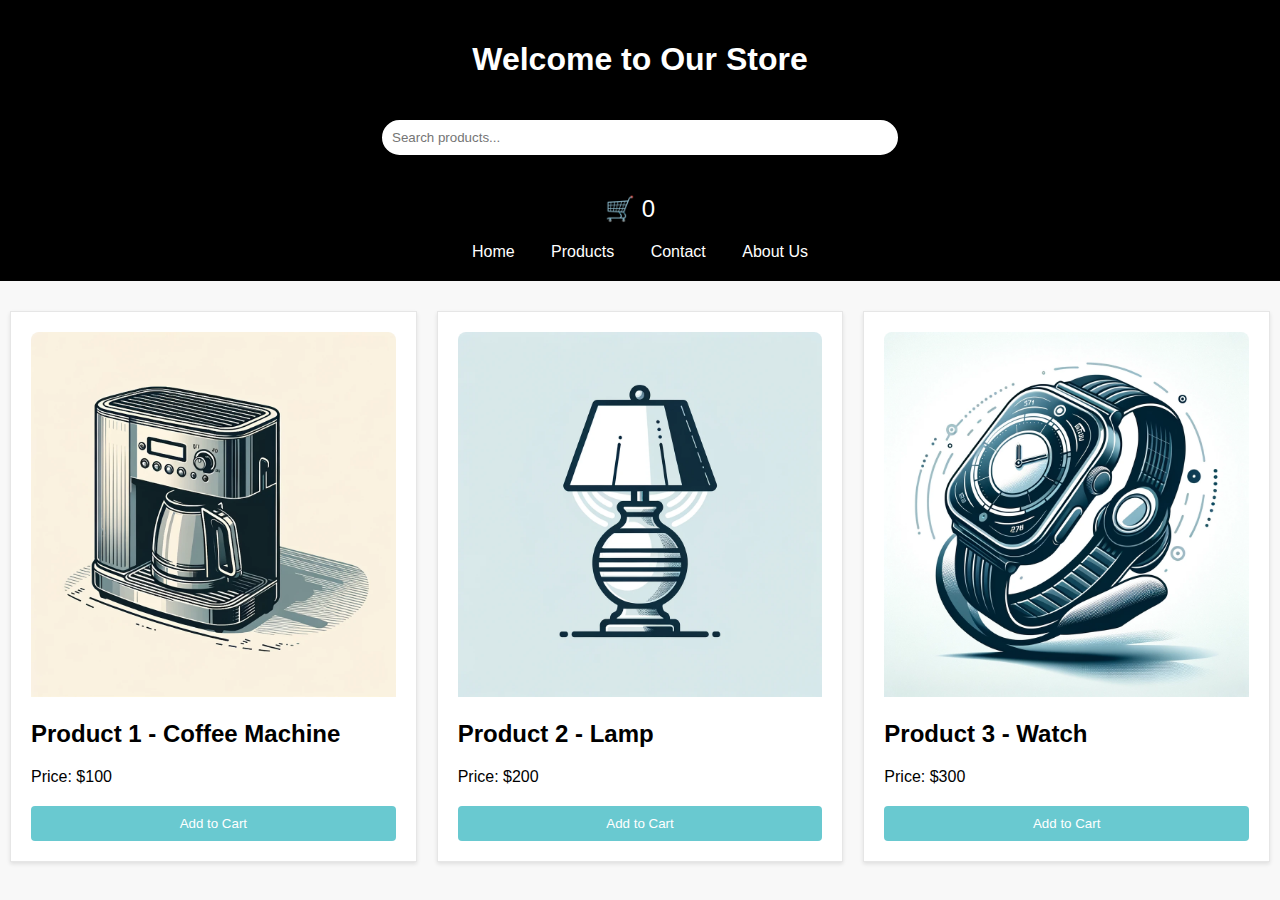
==== index.html @ 4e2dc795 "Push do site mock" ====
<!DOCTYPE html>
<html lang="en">
<head>
    <meta charset="UTF-8">
    <meta name="viewport" content="width=device-width, initial-scale=1.0">
    <title>Simple E-Commerce Site</title>
    <link rel="stylesheet" href="style.css">
</head>
<body>

<div class="header">
    <h1>Welcome to Our Store</h1>
    <input type="text" id="search-bar" placeholder="Search products...">
    <div id="cart-icon" onclick="showCart()">
        🛒 <span id="cart-count">0</span>
    </div>
</div>

<div class="navbar">
    <a href="#">Home</a>
    <a href="#">Products</a>
    <a href="#">Contact</a>
    <a href="#">About Us</a>
</div>

<div class="products-container">
    <!-- Produto 1 -->
    <div class="product-card" onclick="showProductModal('Product 1')">
        <img src="img/coffee.webp" alt="Product 1" class="product-image">
        <div class="product-info">
            <h2>Product 1 - Coffee Machine</h2>
            <p>Price: $100</p>
            <button class="add-to-cart-btn" onclick="addToCart('Product 1'); event.stopPropagation();">Add to Cart</button>

        </div>
    </div>

    <!-- Produto 2 -->
    <div class="product-card" onclick="showProductModal('Product 2')">
        <img src="img/lamp.webp" alt="Product 2" class="product-image">
        <div class="product-info">
            <h2>Product 2 - Lamp</h2>
            <p>Price: $200</p>
            <button class="add-to-cart-btn" onclick="addToCart('Product 2'); event.stopPropagation();">Add to Cart</button>
        </div>
    </div>

    <!-- Produto 3 -->
    <div class="product-card" onclick="showProductModal('Product 3')">
        <img src="img/watch.webp" alt="Product 3" class="product-image">
        <div class="product-info">
            <h2>Product 3 - Watch</h2>
            <p>Price: $300</p>
            <button class="add-to-cart-btn" onclick="addToCart('Product 3'); event.stopPropagation();">Add to Cart</button>
        </div>
    </div>
</div>

<!-- Modal de Detalhes do Produto -->
<div id="product-details-modal" class="modal">
    <h2 id="modal-product-name"></h2>
    <p id="modal-product-price"></p>
    <p id="modal-product-description"></p>
    <button onclick="addToCartFromModal()">Add to Cart</button>
    <button onclick="hideProductModal()">Close</button>
</div>

<!-- Modal do Carrinho de Compras -->
<div id="cart-modal" class="modal">
    <h2>Cart Items</h2>
    <ul id="cart-items"></ul>
    <button onclick="hideCart()">Close Cart</button>
    <button onclick="checkout()">Checkout</button>
</div>

<script src="script.js"></script>
</body>
</html>
---- style.css ----
body {
    font-family: 'Helvetica Neue', Helvetica, Arial, sans-serif;
    margin: 0;
    padding: 0;
    background-color: #f8f8f8;
    color: #000;
}

.navbar {
    background-color: #000;
    color: #fff;
    padding: 20px;
    text-align: center;
}

.header {
    display: flex;
    flex-direction: column; /* Altera a direção do flex para coluna */
    align-items: center; /* Centraliza os itens horizontalmente */
    justify-content: center; /* Centraliza os itens verticalmente */
    background-color: #000; /* Mantenha a cor de fundo do cabeçalho */
    color: #fff;
    padding: 20px;
    text-align: center;
}

#search-bar {
    width: 40%; /* Ajuste a largura conforme necessário */
    padding: 8px;
    margin-top: 20px; /* Adiciona uma margem acima da barra de busca */
    margin-bottom: 20px; /* Adiciona uma margem acima da barra de busca */
    border: 2px solid #fff; /* Ajusta a cor da borda conforme necessário */
    border-radius: 20px; /* Adiciona bordas arredondadas */
}

.navbar a {
    color: #fff;
    text-decoration: none;
    padding: 8px 16px;
    border-radius: 15px;
    transition: background-color 0.2s;
}

.navbar a:hover {
    background-color: #ffffff;
    color: #000;
}

.products-container {
    display: flex;
    justify-content: space-around;
    flex-wrap: nowrap; /* Impede que os itens se envolvam para a próxima linha */
    overflow-x: auto; /* Permite rolagem horizontal se os itens excederem a largura da tela */
    padding: 20px 0; /* Adiciona um pouco de espaço acima e abaixo dos produtos */
}

.product-card {
    margin: 10px; /* Adiciona um espaço entre os cartões de produto */
    padding: 20px;
    border: 1px solid #e6e6e6;
    background-color: #ffffff;
    width: calc(33.333% - 22px);
    box-shadow: 0 2px 4px rgba(0,0,0,0.1);
    cursor: pointer;
    transition: box-shadow 0.3s ease-in-out;
    flex: auto; /* Impede que os cartões se estiquem ou encolham, mantendo o tamanho definido */
    min-width: 240px; /* Define uma largura mínima para cada cartão de produto */
}

.product-card:hover {
    box-shadow: 0 5px 15px rgba(0,0,0,0.2);
}

.modal {
    display: none;
    position: fixed;
    right: 0;
    top: 0;
    width: 400px;
    height: 100vh;
    background-color: white;
    box-shadow: -5px 0 15px rgba(0,0,0,0.5);
    padding: 20px;
    overflow-y: auto;
}

button {
    display: block;
    width: 100%;
    padding: 10px;
    margin-top: 20px;
    background-color: #69c9d0; /* TikTok's distinctive blue */
    color: white;
    border: none;
    border-radius: 4px;
    cursor: pointer;
    transition: background-color 0.2s;
}

button:hover {
    background-color: #57b3c6;
}

.cart-modal button.checkout-btn {
    background-color: #fe2c55; /* A vibrant color for checkout button */
}

.cart-modal button.checkout-btn:hover {
    background-color: #e02648;
}

#cart-icon {
    font-size: 24px; /* Tamanho do ícone do carrinho */
    cursor: pointer;
    position: relative; /* Posição relativa para posicionar corretamente o círculo de destaque */
    margin-left: 20px; /* Adiciona margem à esquerda do ícone do carrinho */
    right: 20px; /* Posiciona o ícone do carrinho à direita */
    top: 20px; /* Posiciona o ícone do carrinho no topo do cabeçalho */
}

.product-image {
    width: 100%; /* Faz a imagem preencher a largura do container */
    height: auto; /* Mantém a proporção da imagem */
    object-fit: cover; /* Garante que a imagem cubra o espaço disponível sem distorção */
    border-radius: 8px 8px 0 0; /* Arredonda os cantos superiores da imagem */
}
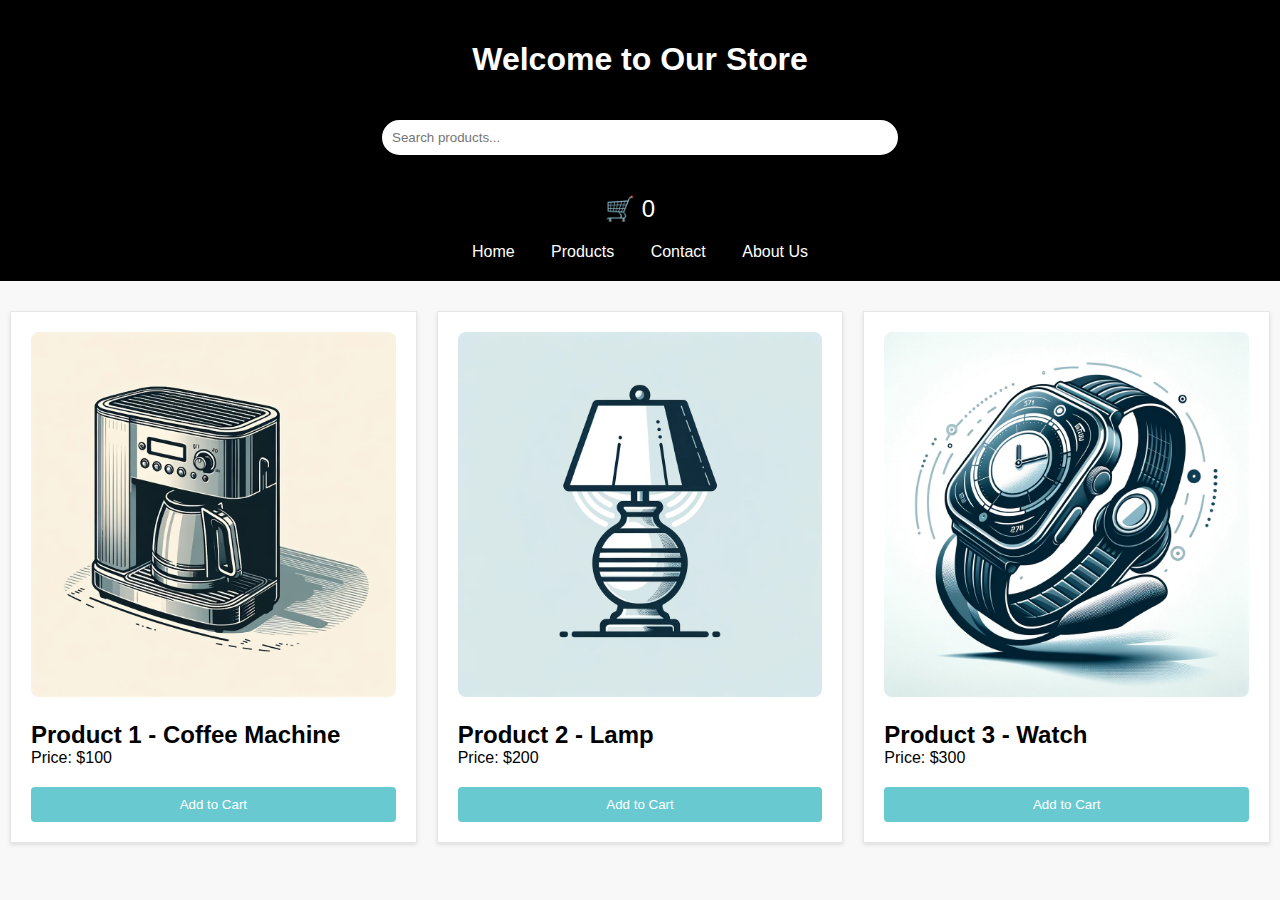
==== commit 61867c2a: "Final version used in the demo" ====
--- a/index.html
+++ b/index.html
@@ -3,8 +3,25 @@
 <head>
     <meta charset="UTF-8">
     <meta name="viewport" content="width=device-width, initial-scale=1.0">
-    <title>Simple E-Commerce Site</title>
-    <link rel="stylesheet" href="style.css">
+    <title>Our Shop E-Commerce</title>
+    <link rel="stylesheet" href="css/style.css">
+   
+	<script>
+		!function (w, d, t) {
+		  w.TiktokAnalyticsObject=t;var ttq=w[t]=w[t]||[];ttq.methods=["page","track","identify","instances","debug","on","off","once","ready","alias","group","enableCookie","disableCookie"],ttq.setAndDefer=function(t,e){t[e]=function(){t.push([e].concat(Array.prototype.slice.call(arguments,0)))}};for(var i=0;i<ttq.methods.length;i++)ttq.setAndDefer(ttq,ttq.methods[i]);ttq.instance=function(t){for(var e=ttq._i[t]||[],n=0;n<ttq.methods.length;n++
+)ttq.setAndDefer(e,ttq.methods[n]);return e},ttq.load=function(e,n){var i="https://analytics.tiktok.com/i18n/pixel/events.js";ttq._i=ttq._i||{},ttq._i[e]=[],ttq._i[e]._u=i,ttq._t=ttq._t||{},ttq._t[e]=+new Date,ttq._o=ttq._o||{},ttq._o[e]=n||{};n=document.createElement("script");n.type="text/javascript",n.async=!0,n.src=i+"?sdkid="+e+"&lib="+t;e=document.getElementsByTagName("script")[0];e.parentNode.insertBefore(n,e)};
+		
+		  ttq.load('');
+		  ttq.page();
+		}(window, document, 'ttq');
+
+        ttq.identify({
+            email: "customeremail@test.com", 
+            phone_number: "+5512345678",
+            external_id: "customerexternalId", 
+    })
+    </script>
+
 </head>
 <body>
 
@@ -25,7 +42,7 @@
 
 <div class="products-container">
     <!-- Produto 1 -->
-    <div class="product-card" onclick="showProductModal('Product 1')">
+    <div class="product-card" onclick="openProductPage('1')">
         <img src="img/coffee.webp" alt="Product 1" class="product-image">
         <div class="product-info">
             <h2>Product 1 - Coffee Machine</h2>
@@ -36,7 +53,7 @@
     </div>
 
     <!-- Produto 2 -->
-    <div class="product-card" onclick="showProductModal('Product 2')">
+    <div class="product-card" onclick="openProductPage('2')">
         <img src="img/lamp.webp" alt="Product 2" class="product-image">
         <div class="product-info">
             <h2>Product 2 - Lamp</h2>
@@ -46,7 +63,7 @@
     </div>
 
     <!-- Produto 3 -->
-    <div class="product-card" onclick="showProductModal('Product 3')">
+    <div class="product-card" onclick="openProductPage('3')">
         <img src="img/watch.webp" alt="Product 3" class="product-image">
         <div class="product-info">
             <h2>Product 3 - Watch</h2>
@@ -56,23 +73,7 @@
     </div>
 </div>
 
-<!-- Modal de Detalhes do Produto -->
-<div id="product-details-modal" class="modal">
-    <h2 id="modal-product-name"></h2>
-    <p id="modal-product-price"></p>
-    <p id="modal-product-description"></p>
-    <button onclick="addToCartFromModal()">Add to Cart</button>
-    <button onclick="hideProductModal()">Close</button>
-</div>
+<script src="js/script.js"></script>
 
-<!-- Modal do Carrinho de Compras -->
-<div id="cart-modal" class="modal">
-    <h2>Cart Items</h2>
-    <ul id="cart-items"></ul>
-    <button onclick="hideCart()">Close Cart</button>
-    <button onclick="checkout()">Checkout</button>
-</div>
-
-<script src="script.js"></script>
 </body>
 </html>
--- a/css/style.css
+++ b/css/style.css
@@ -0,0 +1,197 @@
+body {
+    font-family: 'Helvetica Neue', Helvetica, Arial, sans-serif;
+    margin: 0;
+    padding: 0;
+    background-color: #f8f8f8;
+    color: #000;
+}
+
+.navbar {
+    background-color: #000;
+    color: #fff;
+    padding: 20px;
+    text-align: center;
+}
+
+.header {
+    display: flex;
+    flex-direction: column; /* Altera a direção do flex para coluna */
+    align-items: center; /* Centraliza os itens horizontalmente */
+    justify-content: center; /* Centraliza os itens verticalmente */
+    background-color: #000; /* Mantenha a cor de fundo do cabeçalho */
+    color: #fff;
+    padding: 20px;
+    text-align: center;
+}
+
+#search-bar {
+    width: 40%; /* Ajuste a largura conforme necessário */
+    padding: 8px;
+    margin-top: 20px; /* Adiciona uma margem acima da barra de busca */
+    margin-bottom: 20px; /* Adiciona uma margem acima da barra de busca */
+    border: 2px solid #fff; /* Ajusta a cor da borda conforme necessário */
+    border-radius: 20px; /* Adiciona bordas arredondadas */
+}
+
+.navbar a {
+    color: #fff;
+    text-decoration: none;
+    padding: 8px 16px;
+    border-radius: 15px;
+    transition: background-color 0.2s;
+}
+
+.navbar a:hover {
+    background-color: #ffffff;
+    color: #000;
+}
+
+.products-container {
+    display: flex;
+    justify-content: space-around;
+    flex-wrap: nowrap; /* Impede que os itens se envolvam para a próxima linha */
+    overflow-x: auto; /* Permite rolagem horizontal se os itens excederem a largura da tela */
+    padding: 20px 0; /* Adiciona um pouco de espaço acima e abaixo dos produtos */
+}
+
+.product-card {
+    margin: 10px; /* Adiciona um espaço entre os cartões de produto */
+    padding: 20px;
+    border: 1px solid #e6e6e6;
+    background-color: #ffffff;
+    width: calc(33.333% - 22px);
+    box-shadow: 0 2px 4px rgba(0,0,0,0.1);
+    cursor: pointer;
+    transition: box-shadow 0.3s ease-in-out;
+    flex: auto; /* Impede que os cartões se estiquem ou encolham, mantendo o tamanho definido */
+    min-width: 240px; /* Define uma largura mínima para cada cartão de produto */
+}
+
+.product-card:hover {
+    box-shadow: 0 5px 15px rgba(0,0,0,0.2);
+}
+
+.modal {
+    display: none;
+    position: fixed;
+    right: 0;
+    top: 0;
+    width: 400px;
+    height: 100vh;
+    background-color: white;
+    box-shadow: -5px 0 15px rgba(0,0,0,0.5);
+    padding: 20px;
+    overflow-y: auto;
+}
+
+button {
+    display: block;
+    width: 100%;
+    padding: 10px;
+    margin-top: 20px;
+    background-color: #69c9d0; /* TikTok's distinctive blue */
+    color: white;
+    border: none;
+    border-radius: 4px;
+    cursor: pointer;
+    transition: background-color 0.2s;
+}
+
+button:hover {
+    background-color: #57b3c6;
+}
+
+.cart-modal button.checkout-btn {
+    background-color: #fe2c55; /* A vibrant color for checkout button */
+}
+
+.cart-modal button.checkout-btn:hover {
+    background-color: #e02648;
+}
+
+#cart-icon {
+    font-size: 24px; /* Tamanho do ícone do carrinho */
+    cursor: pointer;
+    position: relative; /* Posição relativa para posicionar corretamente o círculo de destaque */
+    margin-left: 20px; /* Adiciona margem à esquerda do ícone do carrinho */
+    right: 20px; /* Posiciona o ícone do carrinho à direita */
+    top: 20px; /* Posiciona o ícone do carrinho no topo do cabeçalho */
+}
+
+.product-image {
+    width: 100%; /* Faz a imagem preencher a largura do container */
+    height: auto; /* Mantém a proporção da imagem */
+    object-fit: cover; /* Garante que a imagem cubra o espaço disponível sem distorção */
+    border-radius: 8px 8px 0 0; /* Arredonda os cantos superiores da imagem */
+}
+
+.product-details-container {
+    max-width: 500px; /* Ajuste conforme necessário */
+    margin: auto; /* Centraliza o container na página */
+    padding: 20px; /* Adiciona algum espaçamento interno */
+    box-shadow: 0 2px 4px rgba(0,0,0,0.1); /* Opcional: adiciona uma sombra para destaque */
+    background: #fff; /* Cor de fundo */
+    border-radius: 8px; /* Arredonda os cantos do container */
+    
+}
+
+.product-image {
+    width: 100%; /* Faz a imagem preencher a largura do container */
+    height: auto; /* Mantém a proporção da imagem */
+    border-radius: 8px; /* Arredonda os cantos da imagem */
+    margin-bottom: 20px; /* Adiciona espaço abaixo da imagem */
+    object-fit: cover; /* Garante que a imagem cubra o espaço disponível sem distorção */
+}
+
+.add-to-cart-btn {
+    /* Estilos do botão adiciona ao carrinho, como definido anteriormente */
+}
+
+/* Css do carrinho */
+
+.container {
+    max-width: 800px;
+    margin: auto;
+    padding: 15px;
+    background: #fff;
+    border-radius: 8px;
+    box-shadow: 0 2px 4px rgba(0,0,0,0.1);
+    align-items: center;
+}
+
+.cart-items {
+    margin-bottom: 20px;
+}
+
+.cart-item {
+    display: flex;
+    align-items: center;
+    margin-bottom: 20px;
+}
+
+.product-image-cart {
+    width: 100px;
+    height: 100px;
+    border-radius: 8px;
+    margin-right: 20px;
+}
+
+.product-info h2, .product-info p {
+    margin: 0;
+}
+
+.checkout-btn, .clear-cart-btn {
+    display: block;
+    width: 100%;
+    padding: 10px 20px;
+    margin-top: 10px;
+    background-color: #007bff;
+    color: white;
+    border: none;
+    border-radius: 5px;
+    cursor: pointer;
+}
+
+.clear-cart-btn {
+    background-color: #dc3545; /* Diferencia o botão de limpar carrinho */
+}
